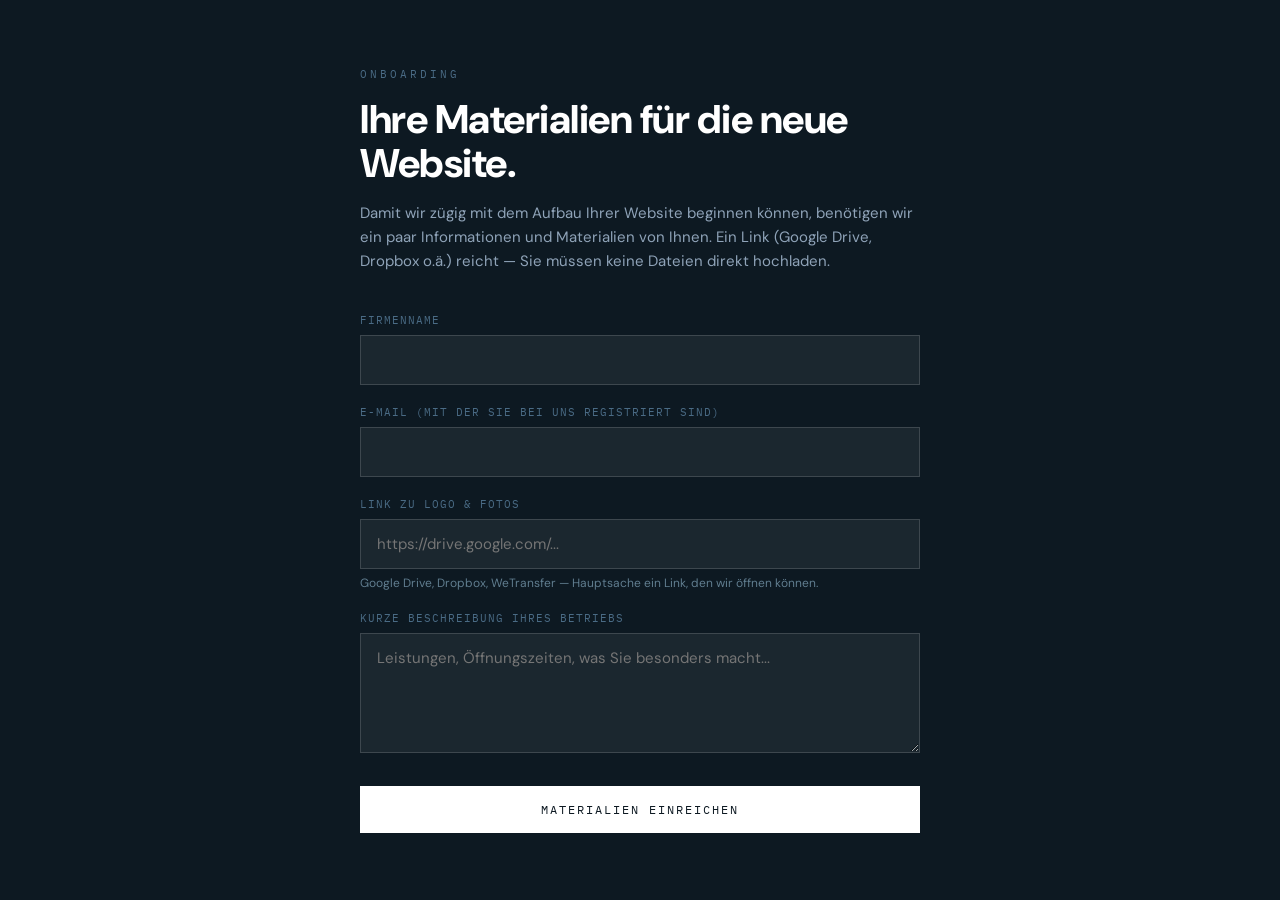
==== assets.html @ be20a873 "Add asset collection form for post-onboarding clients" ====
<!DOCTYPE html>
<html lang="de">
<head>
<meta charset="UTF-8">
<meta name="viewport" content="width=device-width, initial-scale=1.0">
<title>Materialien einreichen — Netvar Studio</title>
<link href="https://fonts.googleapis.com/css2?family=DM+Sans:wght@300;400;800&family=IBM+Plex+Mono:wght@400&display=swap" rel="stylesheet">
<style>
:root{--primary:#0d1922;--accent:#4a6b85;--mid:#3d5060;--soft:#607d8f;--mist:#8fa3b8;--warm:#f4f3f0;--white:#ffffff;}
*,*::before,*::after{box-sizing:border-box;margin:0;padding:0;}
body{font-family:'DM Sans',Arial,sans-serif;background:var(--primary);color:var(--white);min-height:100vh;display:flex;align-items:center;justify-content:center;padding:48px 20px;}
.card{max-width:560px;width:100%;}
.tag{font-family:'IBM Plex Mono',monospace;font-size:11px;letter-spacing:3px;color:var(--accent);text-transform:uppercase;margin-bottom:16px;}
h1{font-size:clamp(28px,5vw,40px);font-weight:800;line-height:1.1;margin-bottom:16px;letter-spacing:-0.5px;}
.intro{color:var(--mist);font-size:15px;line-height:1.6;margin-bottom:40px;}
.form-group{margin-bottom:20px;}
.form-label{display:block;font-family:'IBM Plex Mono',monospace;font-size:11px;letter-spacing:1px;text-transform:uppercase;color:var(--accent);margin-bottom:8px;}
.form-input,.form-textarea{width:100%;background:rgba(255,255,255,0.06);border:1px solid rgba(255,255,255,0.15);color:var(--white);padding:14px 16px;font-family:'DM Sans',sans-serif;font-size:15px;}
.form-textarea{min-height:120px;resize:vertical;}
.form-input:focus,.form-textarea:focus{outline:none;border-color:var(--accent);}
.form-hint{font-size:12px;color:var(--soft);margin-top:6px;}
.btn-submit{width:100%;font-family:'IBM Plex Mono',monospace;font-size:12px;letter-spacing:2px;text-transform:uppercase;background:var(--white);color:var(--primary);padding:16px 32px;border:none;cursor:pointer;margin-top:8px;}
.btn-submit:disabled{opacity:0.6;cursor:not-allowed;}
.msg{margin-top:20px;padding:16px;font-size:14px;display:none;}
.msg.success{background:rgba(74,107,133,0.2);border:1px solid var(--accent);display:block;}
.msg.error{background:rgba(180,60,60,0.2);border:1px solid #b43c3c;display:block;}
</style>
</head>
<body>
<div class="card">
  <div class="tag">Onboarding</div>
  <h1>Ihre Materialien für die neue Website.</h1>
  <p class="intro">Damit wir zügig mit dem Aufbau Ihrer Website beginnen können, benötigen wir ein paar Informationen und Materialien von Ihnen. Ein Link (Google Drive, Dropbox o.ä.) reicht — Sie müssen keine Dateien direkt hochladen.</p>

  <form id="assetsForm">
    <div class="form-group">
      <label class="form-label">Firmenname</label>
      <input type="text" class="form-input" name="firmenname" required>
    </div>
    <div class="form-group">
      <label class="form-label">E-Mail (mit der Sie bei uns registriert sind)</label>
      <input type="email" class="form-input" name="email" required>
    </div>
    <div class="form-group">
      <label class="form-label">Link zu Logo &amp; Fotos</label>
      <input type="url" class="form-input" name="mediaLink" placeholder="https://drive.google.com/..." required>
      <div class="form-hint">Google Drive, Dropbox, WeTransfer — Hauptsache ein Link, den wir öffnen können.</div>
    </div>
    <div class="form-group">
      <label class="form-label">Kurze Beschreibung Ihres Betriebs</label>
      <textarea class="form-textarea" name="beschreibung" placeholder="Leistungen, Öffnungszeiten, was Sie besonders macht..." required></textarea>
    </div>
    <button type="submit" class="btn-submit">Materialien einreichen</button>
  </form>
  <div class="msg" id="msg"></div>
</div>

<script>
const form = document.getElementById('assetsForm');
const msg = document.getElementById('msg');
form.addEventListener('submit', async (e) => {
  e.preventDefault();
  const btn = form.querySelector('button');
  btn.disabled = true;
  btn.textContent = 'Wird gesendet...';
  msg.className = 'msg';
  const data = Object.fromEntries(new FormData(form));
  try {
    const res = await fetch('https://angeles-lawyers-dangerous-sanyo.trycloudflare.com/webhook/netvar-assets', {
      method: 'POST',
      headers: { 'Content-Type': 'application/json' },
      body: JSON.stringify(data)
    });
    if (!res.ok) throw new Error('Fehler beim Senden');
    msg.className = 'msg success';
    msg.textContent = 'Vielen Dank! Wir haben Ihre Materialien erhalten und melden uns in Kürze.';
    form.reset();
    form.style.display = 'none';
  } catch (err) {
    msg.className = 'msg error';
    msg.textContent = 'Es gab ein Problem beim Senden. Bitte versuchen Sie es erneut oder schreiben Sie uns direkt an info@netvarstudio.de.';
    btn.disabled = false;
    btn.textContent = 'Materialien einreichen';
  }
});
</script>
</body>
</html>
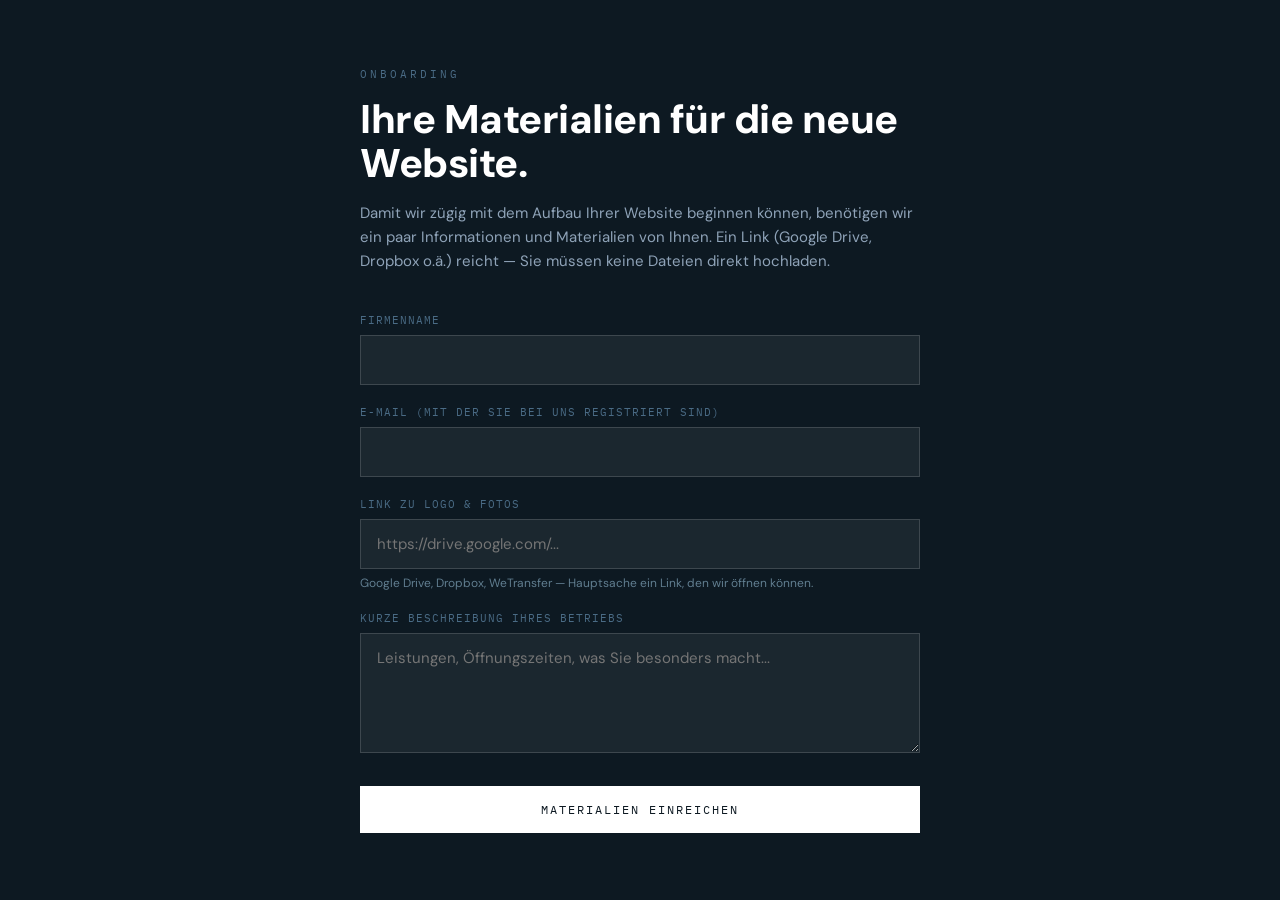
==== commit 9aa055d8: "Fontes servidas localmente em vez de pelo Google DM Sans e IBM Plex Mono agora vem de /fonts/ no pro" ====
--- a/assets.html
+++ b/assets.html
@@ -3,8 +3,11 @@
 <head>
 <meta charset="UTF-8">
 <meta name="viewport" content="width=device-width, initial-scale=1.0">
+<meta name="robots" content="noindex, nofollow">
 <title>Materialien einreichen — Netvar Studio</title>
-<link href="https://fonts.googleapis.com/css2?family=DM+Sans:wght@300;400;800&family=IBM+Plex+Mono:wght@400&display=swap" rel="stylesheet">
+<link rel="preload" href="/fonts/DMSans-400-latin.woff2" as="font" type="font/woff2" crossorigin>
+<link rel="preload" href="/fonts/DMSans-800-latin.woff2" as="font" type="font/woff2" crossorigin>
+<link rel="stylesheet" href="/fonts/fonts.css">
 <style>
 :root{--primary:#0d1922;--accent:#4a6b85;--mid:#3d5060;--soft:#607d8f;--mist:#8fa3b8;--warm:#f4f3f0;--white:#ffffff;}
 *,*::before,*::after{box-sizing:border-box;margin:0;padding:0;}
@@ -66,7 +69,7 @@
   msg.className = 'msg';
   const data = Object.fromEntries(new FormData(form));
   try {
-    const res = await fetch('https://angeles-lawyers-dangerous-sanyo.trycloudflare.com/webhook/netvar-assets', {
+    const res = await fetch('https://n8n-f3xi.sliplane.app/webhook/netvar-assets', {
       method: 'POST',
       headers: { 'Content-Type': 'application/json' },
       body: JSON.stringify(data)
--- a/fonts/fonts.css
+++ b/fonts/fonts.css
@@ -0,0 +1,82 @@
+/* Fontes servidas localmente — DSGVO: nenhum IP do visitante vai para o Google.
+   DM Sans e IBM Plex Mono, ambas sob SIL Open Font License 1.1. */
+
+/* latin-ext */
+@font-face {
+  font-family: 'DM Sans';
+  font-style: normal;
+  font-weight: 300;
+  font-display: swap;
+  src: url(/fonts/DMSans-300-latin-ext.woff2) format('woff2');
+  unicode-range: U+0100-02BA, U+02BD-02C5, U+02C7-02CC, U+02CE-02D7, U+02DD-02FF, U+0304, U+0308, U+0329, U+1D00-1DBF, U+1E00-1E9F, U+1EF2-1EFF, U+2020, U+20A0-20AB, U+20AD-20C0, U+2113, U+2C60-2C7F, U+A720-A7FF;
+}
+
+/* latin */
+@font-face {
+  font-family: 'DM Sans';
+  font-style: normal;
+  font-weight: 300;
+  font-display: swap;
+  src: url(/fonts/DMSans-300-latin.woff2) format('woff2');
+  unicode-range: U+0000-00FF, U+0131, U+0152-0153, U+02BB-02BC, U+02C6, U+02DA, U+02DC, U+0304, U+0308, U+0329, U+2000-206F, U+20AC, U+2122, U+2191, U+2193, U+2212, U+2215, U+FEFF, U+FFFD;
+}
+
+/* latin-ext */
+@font-face {
+  font-family: 'DM Sans';
+  font-style: normal;
+  font-weight: 400;
+  font-display: swap;
+  src: url(/fonts/DMSans-400-latin-ext.woff2) format('woff2');
+  unicode-range: U+0100-02BA, U+02BD-02C5, U+02C7-02CC, U+02CE-02D7, U+02DD-02FF, U+0304, U+0308, U+0329, U+1D00-1DBF, U+1E00-1E9F, U+1EF2-1EFF, U+2020, U+20A0-20AB, U+20AD-20C0, U+2113, U+2C60-2C7F, U+A720-A7FF;
+}
+
+/* latin */
+@font-face {
+  font-family: 'DM Sans';
+  font-style: normal;
+  font-weight: 400;
+  font-display: swap;
+  src: url(/fonts/DMSans-400-latin.woff2) format('woff2');
+  unicode-range: U+0000-00FF, U+0131, U+0152-0153, U+02BB-02BC, U+02C6, U+02DA, U+02DC, U+0304, U+0308, U+0329, U+2000-206F, U+20AC, U+2122, U+2191, U+2193, U+2212, U+2215, U+FEFF, U+FFFD;
+}
+
+/* latin-ext */
+@font-face {
+  font-family: 'DM Sans';
+  font-style: normal;
+  font-weight: 800;
+  font-display: swap;
+  src: url(/fonts/DMSans-800-latin-ext.woff2) format('woff2');
+  unicode-range: U+0100-02BA, U+02BD-02C5, U+02C7-02CC, U+02CE-02D7, U+02DD-02FF, U+0304, U+0308, U+0329, U+1D00-1DBF, U+1E00-1E9F, U+1EF2-1EFF, U+2020, U+20A0-20AB, U+20AD-20C0, U+2113, U+2C60-2C7F, U+A720-A7FF;
+}
+
+/* latin */
+@font-face {
+  font-family: 'DM Sans';
+  font-style: normal;
+  font-weight: 800;
+  font-display: swap;
+  src: url(/fonts/DMSans-800-latin.woff2) format('woff2');
+  unicode-range: U+0000-00FF, U+0131, U+0152-0153, U+02BB-02BC, U+02C6, U+02DA, U+02DC, U+0304, U+0308, U+0329, U+2000-206F, U+20AC, U+2122, U+2191, U+2193, U+2212, U+2215, U+FEFF, U+FFFD;
+}
+
+/* latin-ext */
+@font-face {
+  font-family: 'IBM Plex Mono';
+  font-style: normal;
+  font-weight: 400;
+  font-display: swap;
+  src: url(/fonts/IBMPlexMono-400-latin-ext.woff2) format('woff2');
+  unicode-range: U+0100-02BA, U+02BD-02C5, U+02C7-02CC, U+02CE-02D7, U+02DD-02FF, U+0304, U+0308, U+0329, U+1D00-1DBF, U+1E00-1E9F, U+1EF2-1EFF, U+2020, U+20A0-20AB, U+20AD-20C0, U+2113, U+2C60-2C7F, U+A720-A7FF;
+}
+
+/* latin */
+@font-face {
+  font-family: 'IBM Plex Mono';
+  font-style: normal;
+  font-weight: 400;
+  font-display: swap;
+  src: url(/fonts/IBMPlexMono-400-latin.woff2) format('woff2');
+  unicode-range: U+0000-00FF, U+0131, U+0152-0153, U+02BB-02BC, U+02C6, U+02DA, U+02DC, U+0304, U+0308, U+0329, U+2000-206F, U+20AC, U+2122, U+2191, U+2193, U+2212, U+2215, U+FEFF, U+FFFD;
+}
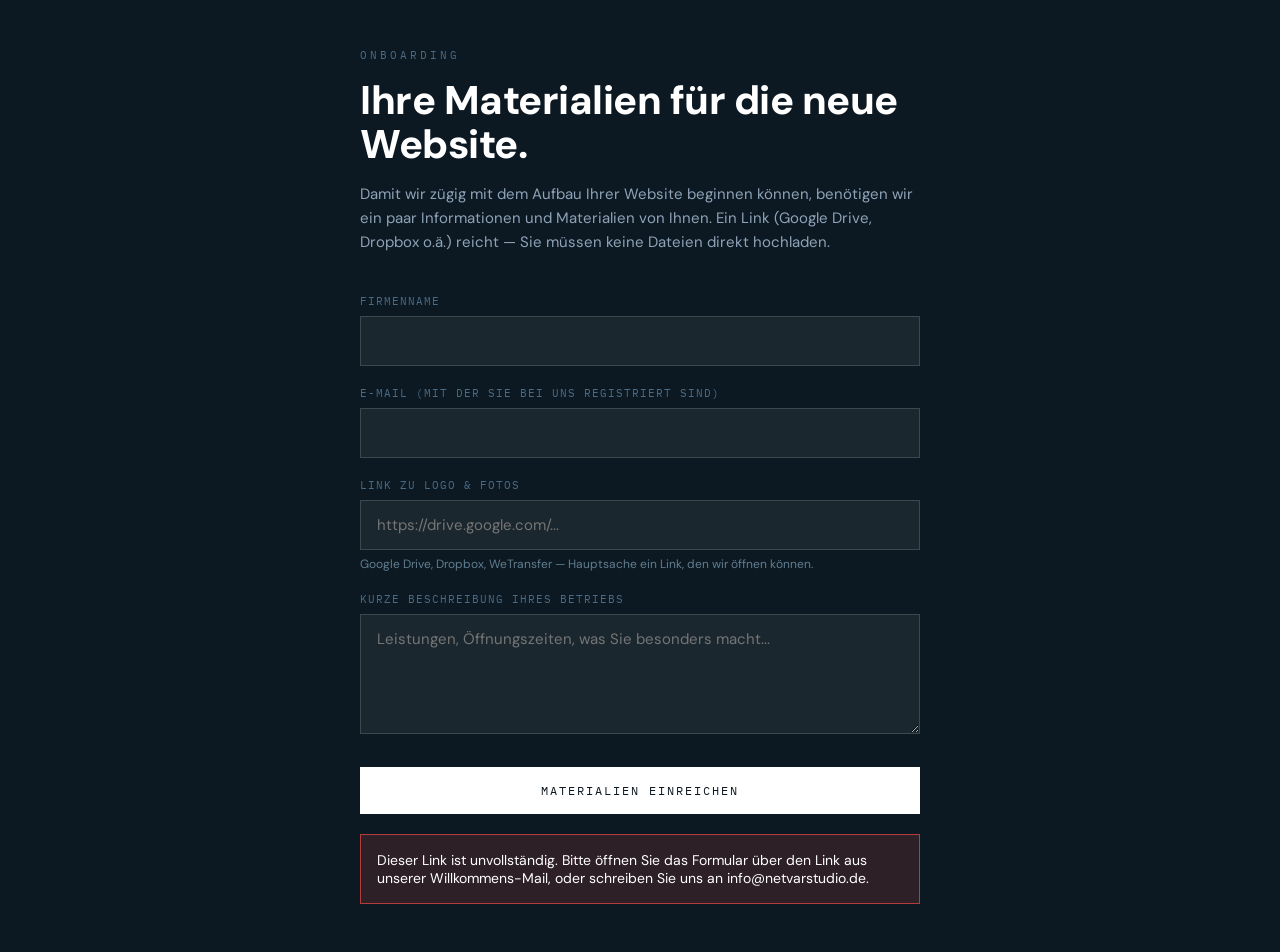
==== commit 34de22d5: "Formulario de assets exige o token do link da mail de boas-vindas Le e= e t= da query string: preenc" ====
--- a/assets.html
+++ b/assets.html
@@ -28,6 +28,7 @@
 .msg.success{background:rgba(74,107,133,0.2);border:1px solid var(--accent);display:block;}
 .msg.error{background:rgba(180,60,60,0.2);border:1px solid #b43c3c;display:block;}
 </style>
+  <script defer src="https://cloud.umami.is/script.js" data-website-id="8c9e7b6a-d30c-439e-a202-0442e2f24130"></script>
 </head>
 <body>
 <div class="card">
@@ -61,6 +62,23 @@
 <script>
 const form = document.getElementById('assetsForm');
 const msg = document.getElementById('msg');
+
+// Der Link aus der Willkommens-Mail bringt E-Mail und Token mit: ?e=...&t=...
+// Ohne Token weist der Server die Einreichung ab, denn die E-Mail allein
+// identifiziert niemanden.
+const params = new URLSearchParams(location.search);
+const token = params.get('t') || '';
+const mail = params.get('e') || '';
+if (mail) {
+  const campo = form.querySelector('input[name="email"]');
+  campo.value = mail;
+  campo.readOnly = true;
+}
+if (!token) {
+  msg.className = 'msg error';
+  msg.textContent = 'Dieser Link ist unvollständig. Bitte öffnen Sie das Formular über den Link aus unserer Willkommens-Mail, oder schreiben Sie uns an info@netvarstudio.de.';
+}
+
 form.addEventListener('submit', async (e) => {
   e.preventDefault();
   const btn = form.querySelector('button');
@@ -68,6 +86,7 @@
   btn.textContent = 'Wird gesendet...';
   msg.className = 'msg';
   const data = Object.fromEntries(new FormData(form));
+  data.token = token;
   try {
     const res = await fetch('https://n8n-f3xi.sliplane.app/webhook/netvar-assets', {
       method: 'POST',
